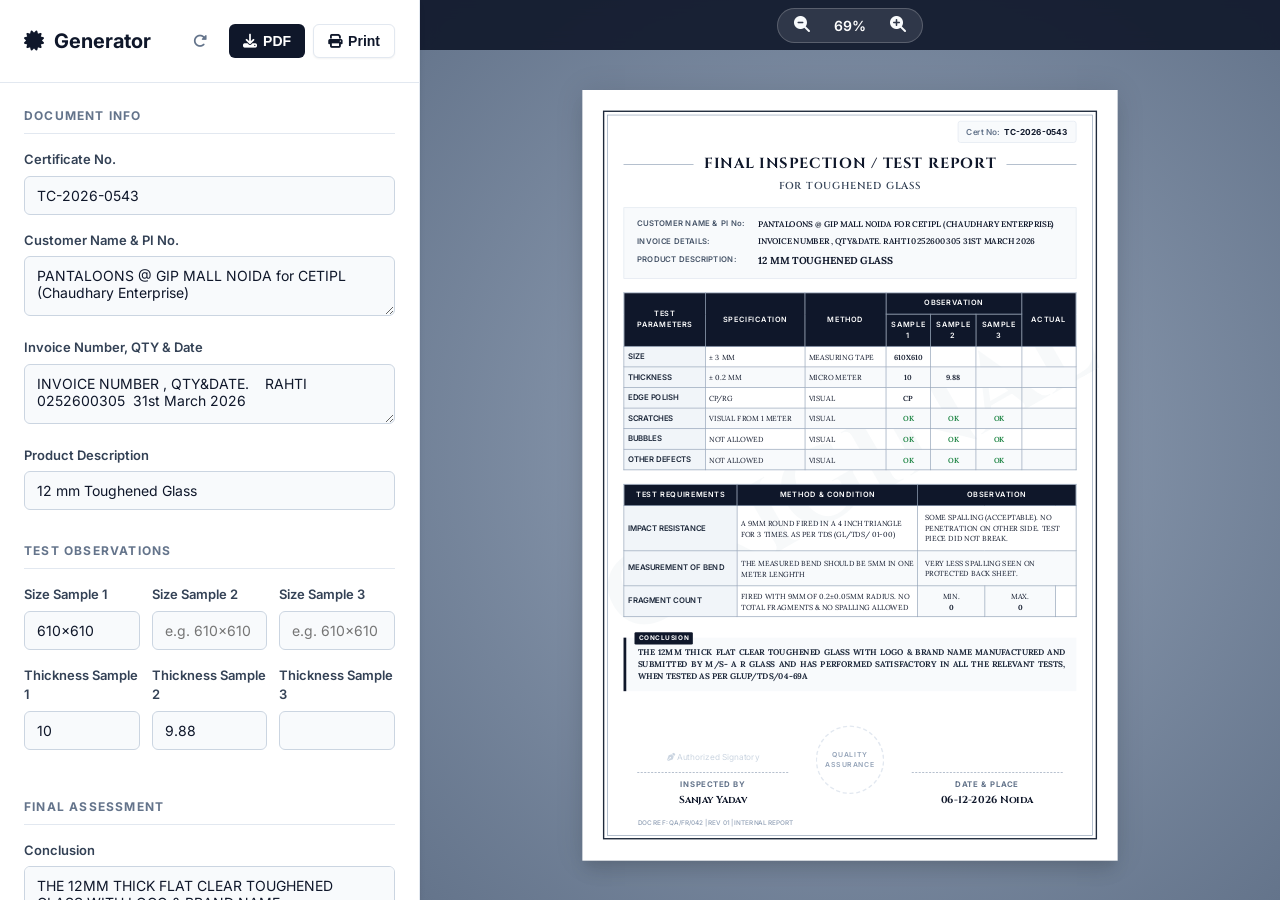
==== index.html @ c8f21b79 "first commit" ====
<!DOCTYPE html>
<html lang="en">
<head>
    <meta charset="UTF-8">
    <meta name="viewport" content="width=device-width, initial-scale=1.0">
    <title>Test Certificate Generator</title>
    <link rel="stylesheet" href="style.css">
    <!-- Premium Fonts -->
    <link href="https://fonts.googleapis.com/css2?family=Cinzel:wght@600;700&family=Lora:ital,wght@0,400;0,600;0,700;1,400&family=Inter:wght@400;500;600&display=swap" rel="stylesheet">
    <!-- Font Awesome for icons -->
    <link rel="stylesheet" href="https://cdnjs.cloudflare.com/ajax/libs/font-awesome/6.4.0/css/all.min.css">
    <!-- html2pdf.js -->
    <script src="https://cdnjs.cloudflare.com/ajax/libs/html2pdf.js/0.10.1/html2pdf.bundle.min.js"></script>
</head>
<body>
    <div class="app-container">
        <!-- Sidebar / Form Area -->
        <aside class="sidebar no-print">
            <div class="sidebar-header">
                <h2><i class="fa-solid fa-certificate"></i> Generator</h2>
                <div class="actions">
                    <button id="btn-reset" class="btn btn-outline" title="Reset Form"><i class="fa-solid fa-rotate-right"></i></button>
                    <button id="btn-download" class="btn btn-primary" title="Download PDF"><i class="fa-solid fa-download"></i> PDF</button>
                    <button id="btn-print" class="btn btn-secondary" title="Print Certificate"><i class="fa-solid fa-print"></i> Print</button>
                </div>
            </div>

            <form id="cert-form" class="form-container">
                <div class="form-section">
                    <h3>Document Info</h3>
                    <div class="form-group">
                        <label for="f-cert-no">Certificate No.</label>
                        <input type="text" id="f-cert-no" value="TC-2026-0543" placeholder="Certificate Number">
                    </div>
                    <div class="form-group">
                        <label for="f-customer">Customer Name & PI No.</label>
                        <textarea id="f-customer" rows="2" placeholder="e.g. PANTALOONS @ GIP MALL NOIDA">PANTALOONS @ GIP MALL NOIDA for CETIPL (Chaudhary Enterprise)</textarea>
                    </div>
                    <div class="form-group">
                        <label for="f-invoice">Invoice Number, QTY & Date</label>
                        <textarea id="f-invoice" rows="2" placeholder="e.g. RAHTI 0252600305 31st March 2026">INVOICE NUMBER , QTY&DATE.    RAHTI 0252600305  31st March 2026</textarea>
                    </div>
                    <div class="form-group">
                        <label for="f-product">Product Description</label>
                        <input type="text" id="f-product" value="12 mm Toughened Glass" placeholder="Product Description">
                    </div>
                </div>

                <div class="form-section">
                    <h3>Test Observations</h3>
                    <div class="form-row">
                        <div class="form-group">
                            <label>Size Sample 1</label>
                            <input type="text" id="f-size-s1" placeholder="e.g. 610x610" value="610x610">
                        </div>
                        <div class="form-group">
                            <label>Size Sample 2</label>
                            <input type="text" id="f-size-s2" placeholder="e.g. 610x610">
                        </div>
                        <div class="form-group">
                            <label>Size Sample 3</label>
                            <input type="text" id="f-size-s3" placeholder="e.g. 610x610">
                        </div>
                    </div>
                    <div class="form-row">
                        <div class="form-group">
                            <label>Thickness Sample 1</label>
                            <input type="text" id="f-thick-s1" placeholder="e.g. 10" value="10">
                        </div>
                        <div class="form-group">
                            <label>Thickness Sample 2</label>
                            <input type="text" id="f-thick-s2" placeholder="e.g. 9.88" value="9.88">
                        </div>
                        <div class="form-group">
                            <label>Thickness Sample 3</label>
                            <input type="text" id="f-thick-s3" placeholder="">
                        </div>
                    </div>
                </div>

                <div class="form-section">
                    <h3>Final Assessment</h3>
                    <div class="form-group">
                        <label for="f-conclusion">Conclusion</label>
                        <textarea id="f-conclusion" rows="5">THE 12MM THICK FLAT CLEAR TOUGHENED GLASS WITH LOGO & BRAND NAME MANUFACTURED AND SUBMITTED BY M/S- A R GLASS AND HAS PERFORMED SATISFACTORY IN ALL THE RELEVANT TESTS, WHEN TESTED AS PER GLUP/TDS/04-69A</textarea>
                    </div>
                </div>

                <div class="form-section">
                    <h3>Signatories</h3>
                    <div class="form-group">
                        <label for="f-inspected-by">Inspected By</label>
                        <input type="text" id="f-inspected-by" placeholder="e.g. Sanjay Yadav" value="Sanjay Yadav">
                    </div>
                    <div class="form-group">
                        <label for="f-date-place">Date & Place</label>
                        <input type="text" id="f-date-place" placeholder="e.g. 09-05-2026 Noida">
                    </div>
                    <div class="form-group">
                        <label for="f-sig-img">Signature Image</label>
                        <input type="file" id="f-sig-img" accept="image/*">
                    </div>
                    <div class="form-group">
                        <label for="f-stamp-img">Stamp Image</label>
                        <input type="file" id="f-stamp-img" accept="image/*">
                    </div>
                </div>
            </form>
        </aside>

        <!-- Main Preview Area -->
        <main class="preview-area">
            <div class="preview-toolbar no-print">
                <div class="zoom-controls">
                    <button id="btn-zoom-out"><i class="fa-solid fa-magnifying-glass-minus"></i></button>
                    <span id="zoom-level">100%</span>
                    <button id="btn-zoom-in"><i class="fa-solid fa-magnifying-glass-plus"></i></button>
                </div>
            </div>
            
            <div class="certificate-wrapper">
                <div id="certificate" class="certificate-page">
                    <!-- Ornamental Border -->
                    <div class="cert-border"></div>
                    <div class="cert-border-inner"></div>

                    <!-- Watermark -->
                    <div class="watermark">ORIGINAL</div>
                    
                    <div class="cert-content">
                        <!-- Header Row for Cert No -->
                        <div class="cert-header-row">
                            <div class="cert-meta top-right-meta">
                                <div class="meta-item">
                                    <span class="meta-label">Cert No:</span>
                                    <span class="meta-value" id="c-cert-no">TC-2026-0543</span>
                                </div>
                            </div>
                        </div>

                        <div class="cert-title-area">
                            <div class="title-line left"></div>
                            <h2 class="main-title">FINAL INSPECTION / TEST REPORT</h2>
                            <div class="title-line right"></div>
                        </div>
                        <h3 class="sub-title">FOR TOUGHENED GLASS</h3>
                        
                        <!-- Info Section -->
                        <div class="cert-info-box">
                            <table class="info-layout-table">
                                <tr>
                                    <td class="info-label">CUSTOMER NAME &amp; PI No:</td>
                                    <td class="info-value" id="c-customer">PANTALOONS @ GIP MALL NOIDA for CETIPL (Chaudhary Enterprise)</td>
                                </tr>
                                <tr>
                                    <td class="info-label">INVOICE DETAILS:</td>
                                    <td class="info-value" id="c-invoice">INVOICE NUMBER , QTY&amp;DATE.    RAHTI 0252600305  31st March 2026</td>
                                </tr>
                                <tr>
                                    <td class="info-label">PRODUCT DESCRIPTION:</td>
                                    <td class="info-value highlight-text" id="c-product">12 mm Toughened Glass</td>
                                </tr>
                            </table>
                        </div>

                        <!-- Main Table -->
                        <table class="cert-table modern-table">
                            <thead>
                                <tr>
                                    <th rowspan="2" style="width: 18%">TEST PARAMETERS</th>
                                    <th rowspan="2" style="width: 22%">SPECIFICATION</th>
                                    <th rowspan="2" style="width: 18%">METHOD</th>
                                    <th colspan="3" style="width: 30%">OBSERVATION</th>
                                    <th rowspan="2" style="width: 12%">ACTUAL</th>
                                </tr>
                                <tr>
                                    <th>SAMPLE 1</th>
                                    <th>SAMPLE 2</th>
                                    <th>SAMPLE 3</th>
                                </tr>
                            </thead>
                            <tbody>
                                <tr>
                                    <td class="row-header">SIZE</td>
                                    <td>± 3 MM</td>
                                    <td>MEASURING TAPE</td>
                                    <td class="obs-val" id="c-size-s1">610x610</td>
                                    <td class="obs-val" id="c-size-s2"></td>
                                    <td class="obs-val" id="c-size-s3"></td>
                                    <td></td>
                                </tr>
                                <tr>
                                    <td class="row-header">THICKNESS</td>
                                    <td>± 0.2 MM</td>
                                    <td>MICRO METER</td>
                                    <td class="obs-val" id="c-thick-s1">10</td>
                                    <td class="obs-val" id="c-thick-s2">9.88</td>
                                    <td class="obs-val" id="c-thick-s3"></td>
                                    <td></td>
                                </tr>
                                <tr>
                                    <td class="row-header">EDGE POLISH</td>
                                    <td>CP/RG</td>
                                    <td>VISUAL</td>
                                    <td class="obs-val">CP</td>
                                    <td class="obs-val"></td>
                                    <td class="obs-val"></td>
                                    <td></td>
                                </tr>
                                <tr>
                                    <td class="row-header">SCRATCHES</td>
                                    <td>VISUAL FROM 1 METER</td>
                                    <td>VISUAL</td>
                                    <td class="obs-val text-success">OK</td>
                                    <td class="obs-val text-success">OK</td>
                                    <td class="obs-val text-success">OK</td>
                                    <td></td>
                                </tr>
                                <tr>
                                    <td class="row-header">BUBBLES</td>
                                    <td>NOT ALLOWED</td>
                                    <td>VISUAL</td>
                                    <td class="obs-val text-success">OK</td>
                                    <td class="obs-val text-success">OK</td>
                                    <td class="obs-val text-success">OK</td>
                                    <td></td>
                                </tr>
                                <tr>
                                    <td class="row-header">OTHER DEFECTS</td>
                                    <td>NOT ALLOWED</td>
                                    <td>VISUAL</td>
                                    <td class="obs-val text-success">OK</td>
                                    <td class="obs-val text-success">OK</td>
                                    <td class="obs-val text-success">OK</td>
                                    <td></td>
                                </tr>
                            </tbody>
                        </table>

                        <table class="cert-table modern-table secondary-table">
                            <thead>
                                <tr>
                                    <th style="width: 25%">TEST REQUIREMENTS</th>
                                    <th style="width: 40%">METHOD & CONDITION</th>
                                    <th colspan="3" style="width: 35%">OBSERVATION</th>
                                </tr>
                            </thead>
                            <tbody>
                                <tr>
                                    <td class="row-header">IMPACT RESISTANCE</td>
                                    <td>A 9mm ROUND FIRED IN A 4 INCH TRIANGLE FOR 3 TIMES. AS PER TDS (GL/TDS/ 01-00)</td>
                                    <td colspan="3" class="text-left pd-2">Some spalling (acceptable). No penetration on other side. Test piece did not break.</td>
                                </tr>
                                <tr>
                                    <td class="row-header">MEASUREMENT OF BEND</td>
                                    <td>THE MEASURED BEND SHOULD BE 5MM IN ONE METER LENGHTH</td>
                                    <td colspan="3" class="text-left pd-2">Very less spalling seen on protected back sheet.</td>
                                </tr>
                                <tr>
                                    <td class="row-header">FRAGMENT COUNT</td>
                                    <td>FIRED WITH 9MM OF 0.2±0.05MM RADIUS. NO TOTAL FRAGMENTS & NO SPALLING ALLOWED</td>
                                    <td class="text-center val-col">MIN.<br><b>0</b></td>
                                    <td class="text-center val-col">MAX.<br><b>0</b></td>
                                    <td></td>
                                </tr>
                            </tbody>
                        </table>

                        <div class="cert-conclusion-box">
                            <div class="conc-badge">CONCLUSION</div>
                            <div class="conc-text" id="c-conclusion">THE 12MM THICK FLAT CLEAR TOUGHENED GLASS WITH LOGO &amp; BRAND NAME MANUFACTURED AND SUBMITTED BY M/S- A R GLASS AND HAS PERFORMED SATISFACTORY IN ALL THE RELEVANT TESTS, WHEN TESTED AS PER GLUP/TDS/04-69A</div>
                        </div>

                        <!-- Bottom Area -->
                        <div class="cert-bottom-section">
                            <div class="cert-footer">
                                <div class="signature-box">
                                    <div class="sig-image-container">
                                        <img id="c-sig-img" src="" alt="Signature" style="display: none;">
                                        <div id="c-sig-placeholder" class="sig-placeholder"><i class="fa-solid fa-pen-nib"></i> Authorized Signatory</div>
                                    </div>
                                    <div class="sig-line"></div>
                                    <div class="sig-title">INSPECTED BY</div>
                                    <div class="sig-name" id="c-inspected-by">Sanjay Yadav</div>
                                </div>
                                
                                <div class="seal-container">
                                    <div class="circular-stamp">
                                        <img id="c-stamp-img" src="" alt="Stamp" style="display: none;">
                                        <div id="c-stamp-placeholder" class="sig-placeholder stamp-placeholder">
                                            <span>QUALITY<br>ASSURANCE</span>
                                        </div>
                                    </div>
                                </div>

                                <div class="signature-box">
                                    <div class="sig-image-container">
                                    </div>
                                    <div class="sig-line"></div>
                                    <div class="sig-title">DATE &amp; PLACE</div>
                                    <div class="sig-name" id="c-date-place"></div>
                                </div>
                            </div>
                            
                            <div class="doc-reference">DOC REF: QA/FR/042 | REV 01 | INTERNAL REPORT</div>
                        </div>
                    </div>
                </div>
            </div>
        </main>
    </div>
    
    <script src="script.js"></script>
</body>
</html>
---- style.css ----
/* style.css */
:root {
    --bg-color: #f1f5f9;
    --sidebar-bg: #ffffff;
    --primary-color: #0f172a;
    --primary-hover: #1e293b;
    --secondary-color: #64748b;
    --text-main: #0f172a;
    --text-muted: #64748b;
    --border-color: #e2e8f0;
    --shadow-sm: 0 1px 2px 0 rgba(0, 0, 0, 0.05);
    --shadow-md: 0 4px 6px -1px rgba(0, 0, 0, 0.1), 0 2px 4px -1px rgba(0, 0, 0, 0.06);
    --shadow-lg: 0 20px 25px -5px rgba(0, 0, 0, 0.1), 0 10px 10px -5px rgba(0, 0, 0, 0.04);
    
    /* Premium Certificate Colors */
    --cert-bg: #ffffff;
    --cert-border-outer: #1e293b;
    --cert-border-inner: #94a3b8;
    --cert-text: #0f172a;
    --cert-highlight: #f8fafc;
    --cert-accent: #334155;
    
    /* A4 Dimensions */
    --a4-width: 210mm;
    --a4-height: 297mm;
}

* {
    box-sizing: border-box;
    margin: 0;
    padding: 0;
}

body {
    font-family: 'Inter', -apple-system, BlinkMacSystemFont, "Segoe UI", Roboto, Helvetica, Arial, sans-serif;
    background-color: var(--bg-color);
    color: var(--text-main);
    line-height: 1.5;
    height: 100vh;
    overflow: hidden;
}

.app-container {
    display: flex;
    height: 100vh;
    width: 100vw;
}

/* -------------------- UI SIDEBAR -------------------- */
.sidebar {
    width: 420px;
    background-color: var(--sidebar-bg);
    border-right: 1px solid var(--border-color);
    display: flex;
    flex-direction: column;
    box-shadow: var(--shadow-md);
    z-index: 10;
}

.sidebar-header {
    padding: 24px;
    border-bottom: 1px solid var(--border-color);
    display: flex;
    justify-content: space-between;
    align-items: center;
    background-color: #ffffff;
}

.sidebar-header h2 {
    font-size: 1.25rem;
    font-weight: 700;
    color: var(--primary-color);
    display: flex;
    align-items: center;
    gap: 10px;
}

.actions { display: flex; gap: 8px; }

.btn {
    padding: 8px 14px;
    border-radius: 6px;
    font-size: 0.875rem;
    font-weight: 600;
    cursor: pointer;
    border: none;
    display: flex;
    align-items: center;
    gap: 6px;
    transition: all 0.2s;
}

.btn-primary {
    background-color: var(--primary-color);
    color: white;
}
.btn-primary:hover { background-color: var(--primary-hover); }

.btn-secondary {
    background-color: white;
    color: var(--primary-color);
    border: 1px solid var(--border-color);
    box-shadow: var(--shadow-sm);
}
.btn-secondary:hover { background-color: #f8fafc; }

.btn-outline {
    background-color: transparent;
    color: var(--text-muted);
}
.btn-outline:hover { color: var(--primary-color); background-color: #f1f5f9; }

.form-container {
    flex: 1;
    overflow-y: auto;
    padding: 24px;
}

.form-section {
    margin-bottom: 32px;
}

.form-section h3 {
    font-size: 0.75rem;
    text-transform: uppercase;
    letter-spacing: 0.1em;
    color: var(--text-muted);
    margin-bottom: 16px;
    font-weight: 700;
    padding-bottom: 8px;
    border-bottom: 1px solid var(--border-color);
}

.form-group { margin-bottom: 16px; }

.form-row { display: flex; gap: 12px; }
.form-row .form-group { flex: 1; }

label {
    display: block;
    font-size: 0.8125rem;
    font-weight: 600;
    color: #334155;
    margin-bottom: 6px;
}

input[type="text"], input[type="file"], textarea {
    width: 100%;
    padding: 10px 12px;
    border: 1px solid #cbd5e1;
    border-radius: 6px;
    font-family: inherit;
    font-size: 0.875rem;
    transition: all 0.2s;
    background-color: #f8fafc;
    color: #0f172a;
}

input[type="text"]:focus, textarea:focus {
    outline: none;
    border-color: #3b82f6;
    box-shadow: 0 0 0 3px rgba(59, 130, 246, 0.1);
    background-color: #ffffff;
}

textarea { resize: vertical; min-height: 60px; }

/* -------------------- PREVIEW AREA -------------------- */
.preview-area {
    flex: 1;
    display: flex;
    flex-direction: column;
    background: radial-gradient(circle at center, #94a3b8 0%, #64748b 100%);
    overflow: hidden;
}

.preview-toolbar {
    height: 50px;
    background-color: rgba(15, 23, 42, 0.9);
    backdrop-filter: blur(8px);
    display: flex;
    justify-content: center;
    align-items: center;
    z-index: 5;
}

.zoom-controls {
    display: flex;
    align-items: center;
    gap: 16px;
    background: rgba(255, 255, 255, 0.1);
    padding: 6px 16px;
    border-radius: 30px;
    border: 1px solid rgba(255, 255, 255, 0.2);
}

.zoom-controls button {
    background: none;
    border: none;
    color: #f8fafc;
    cursor: pointer;
    font-size: 1rem;
    transition: transform 0.2s;
}
.zoom-controls button:hover { transform: scale(1.2); }
.zoom-controls span { font-size: 0.875rem; font-weight: 600; color: white; min-width: 48px; text-align: center; }

.certificate-wrapper {
    flex: 1;
    overflow: auto;
    padding: 40px;
    display: flex;
    justify-content: center;
    align-items: flex-start;
}

/* -------------------- CERTIFICATE STYLING -------------------- */
.certificate-page {
    width: var(--a4-width);
    height: var(--a4-height);
    max-height: var(--a4-height);
    overflow: hidden;
    background: var(--cert-bg);
    box-shadow: var(--shadow-lg), 0 0 40px rgba(0,0,0,0.1);
    padding: 12mm 16mm;
    margin: 0 auto;
    transform-origin: top center;
    position: relative;
    color: var(--cert-text);
    font-family: 'Lora', serif;
}

/* Borders */
.cert-border {
    position: absolute;
    top: 8mm; left: 8mm; right: 8mm; bottom: 8mm;
    border: 2px solid var(--cert-border-outer);
    pointer-events: none;
}

.cert-border-inner {
    position: absolute;
    top: 9.5mm; left: 9.5mm; right: 9.5mm; bottom: 9.5mm;
    border: 1px solid var(--cert-border-inner);
    pointer-events: none;
}

/* Watermark */
.watermark {
    position: absolute;
    top: 50%;
    left: 50%;
    transform: translate(-50%, -50%) rotate(-30deg);
    font-family: 'Cinzel', serif;
    font-size: 150px;
    font-weight: 700;
    color: rgba(148, 163, 184, 0.07);
    white-space: nowrap;
    pointer-events: none;
    z-index: 0;
    user-select: none;
}

.cert-content {
    position: relative;
    z-index: 1;
    height: 100%;
    display: flex;
    flex-direction: column;
}

/* Header Area */
.cert-header-container {
    display: flex;
    margin-bottom: 15px;
    border-bottom: 1px solid #cbd5e1;
    padding-bottom: 10px;
}

.center-aligned-header {
    flex-direction: column;
    align-items: center;
    justify-content: center;
    position: relative;
}

.company-logo-placeholder {
    display: flex;
    align-items: center;
    width: 100%;
}

.large-logo {
    justify-content: center;
    margin-bottom: 0;
}

.company-logo-img {
    height: 180px;
    width: auto;
    object-fit: contain;
    margin-top: -35px;
    margin-bottom: -25px;
    transform: scale(1.2);
}

.company-details {
    padding: 0 20px;
}

.centered-details {
    text-align: center;
}

.company-subtitle {
    font-family: 'Inter', sans-serif;
    font-size: 9.5pt;
    font-weight: 700;
    letter-spacing: 1px;
    text-transform: uppercase;
    color: #1e293b;
    margin: 0 0 4px 0;
}

.company-address {
    font-family: 'Inter', sans-serif;
    font-size: 8.5pt;
    color: #475569;
    margin-top: 2px;
}

.cert-meta {
    font-family: 'Inter', sans-serif;
    font-size: 9pt;
}

.cert-header-row {
    display: flex;
    justify-content: flex-end;
    margin-bottom: 15px;
    width: 100%;
}

.top-right-meta {
    text-align: right;
}

.meta-item {
    background: #f8fafc;
    padding: 6px 12px;
    border: 1px solid #e2e8f0;
    border-radius: 4px;
}

.meta-label { font-weight: 600; color: #64748b; margin-right: 4px; }
.meta-value { font-weight: 700; color: #0f172a; }

/* Titles */
.cert-title-area {
    display: flex;
    align-items: center;
    justify-content: center;
    margin-bottom: 5px;
    gap: 15px;
}

.title-line {
    flex: 1;
    height: 1px;
    background-color: var(--cert-border-inner);
}

.main-title {
    font-family: 'Cinzel', serif;
    font-size: 16pt;
    font-weight: 700;
    text-align: center;
    letter-spacing: 1.5px;
    color: var(--cert-text);
}

.sub-title {
    text-align: center;
    font-family: 'Cinzel', serif;
    font-size: 11pt;
    letter-spacing: 1px;
    margin-bottom: 20px;
    color: #334155;
    font-weight: 600;
}

/* Info Box */
.cert-info-box {
    background: var(--cert-highlight);
    border: 1px solid var(--border-color);
    padding: 10px 14px;
    margin-bottom: 20px;
}

.info-layout-table {
    width: 100%;
    border-collapse: collapse;
}

.info-layout-table td {
    padding: 4px;
    font-size: 9pt;
    vertical-align: top;
}

.info-label {
    width: 28%;
    font-family: 'Inter', sans-serif;
    font-weight: 600;
    font-size: 8.5pt !important;
    color: #475569;
    letter-spacing: 0.5px;
}

.info-value {
    font-weight: 600;
    text-transform: uppercase;
}

.highlight-text {
    color: var(--primary-color);
    font-weight: 700;
    font-size: 11pt !important;
}

/* Tables */
.modern-table {
    width: 100%;
    border-collapse: collapse;
    margin-bottom: 20px;
    font-size: 8pt;
    border: 1.5px solid var(--cert-border-outer);
}

.modern-table th {
    background-color: var(--primary-color);
    color: white;
    font-family: 'Inter', sans-serif;
    font-size: 8pt;
    letter-spacing: 1px;
    padding: 7px 5px;
    border: 1px solid var(--cert-border-inner);
    font-weight: 600;
}

.modern-table td {
    border: 1px solid var(--cert-border-inner);
    padding: 6px 5px;
    text-transform: uppercase;
    vertical-align: middle;
}

.modern-table tbody tr:nth-child(even) {
    background-color: #f8fafc;
}

.row-header {
    font-family: 'Inter', sans-serif;
    font-weight: 600;
    font-size: 8.5pt;
    color: #1e293b;
    background-color: #f1f5f9;
}

.obs-val { text-align: center; font-weight: 600; }
.text-success { color: #15803d; }
.text-center { text-align: center; }
.text-left { text-align: left; }
.pd-2 { padding: 10px !important; line-height: 1.4; }

.val-col { background: #f8fafc; }

/* Conclusion Block */
.cert-conclusion-box {
    border-left: 4px solid var(--primary-color);
    background: #f8fafc;
    padding: 14px 16px;
    margin-top: 10px;
    margin-bottom: 20px;
    position: relative;
}

.conc-badge {
    position: absolute;
    top: -8px;
    left: 12px;
    background: var(--primary-color);
    color: white;
    font-family: 'Inter', sans-serif;
    font-size: 7pt;
    font-weight: 700;
    padding: 2px 6px;
    letter-spacing: 1px;
    border-radius: 2px;
}

.conc-text {
    font-size: 9pt;
    font-weight: 700;
    text-align: justify;
    line-height: 1.4;
    color: #1e293b;
}

/* Footer & Signatures */
.cert-bottom-section {
    margin-top: auto;
    width: 100%;
    display: flex;
    flex-direction: column;
}

.cert-footer {
    display: flex;
    justify-content: space-between;
    align-items: flex-end;
    padding: 10px 20px 0px 20px;
    width: 100%;
}

.signature-box {
    width: 220px;
    text-align: center;
    display: flex;
    flex-direction: column;
    justify-content: flex-end;
}

.sig-image-container {
    height: 80px;
    width: 100%;
    display: flex;
    align-items: flex-end;
    justify-content: center;
    margin-bottom: 8px;
}

.sig-image-container img {
    max-height: 100%;
    max-width: 100%;
    object-fit: contain;
}

.sig-line {
    border-top: 1px dashed #94a3b8;
    margin-bottom: 8px;
    width: 100%;
}

.sig-title {
    font-family: 'Inter', sans-serif;
    font-size: 8.5pt;
    font-weight: 700;
    color: #64748b;
    letter-spacing: 1px;
}

.sig-name {
    font-family: 'Cinzel', serif;
    font-size: 11pt;
    font-weight: 700;
    color: #0f172a;
    margin-top: 4px;
    min-height: 20px;
}

.sig-placeholder {
    color: #cbd5e1;
    font-size: 9pt;
    font-family: 'Inter', sans-serif;
    margin-bottom: 4px;
}

/* Seal / Stamp */
.seal-container {
    width: 120px;
    display: flex;
    justify-content: center;
    align-items: flex-end;
    margin-bottom: 20px;
}

.circular-stamp {
    height: 100px;
    width: 100px;
    border-radius: 50%;
    border: 2px dashed #e2e8f0;
    display: flex;
    align-items: center;
    justify-content: center;
    position: relative;
}

.stamp-placeholder {
    text-align: center;
    font-size: 7.5pt;
    font-weight: 600;
    color: #94a3b8;
    letter-spacing: 1px;
    margin: 0;
}

.circular-stamp img {
    max-width: 100%;
    max-height: 100%;
    border-radius: 50%;
    object-fit: contain;
}

/* Document Reference */
.doc-reference {
    text-align: left;
    padding-left: 20px;
    padding-top: 15px;
    padding-bottom: 15px;
    font-family: 'Inter', sans-serif;
    font-size: 7pt;
    color: #94a3b8;
    font-weight: 500;
    position: static;
}

/* Print Overrides */
@media print {
    @page { size: A4; margin: 0; }
    body { background: white; }
    .no-print { display: none !important; }
    .app-container, .preview-area, .certificate-wrapper {
        display: block; height: auto; width: 100%; overflow: visible; padding: 0; background: white;
    }
    .certificate-page {
        box-shadow: none; margin: 0; transform: none !important; width: 100%; min-height: 100%; padding: 18mm 20mm;
    }
    .circular-stamp { border: none; }
}
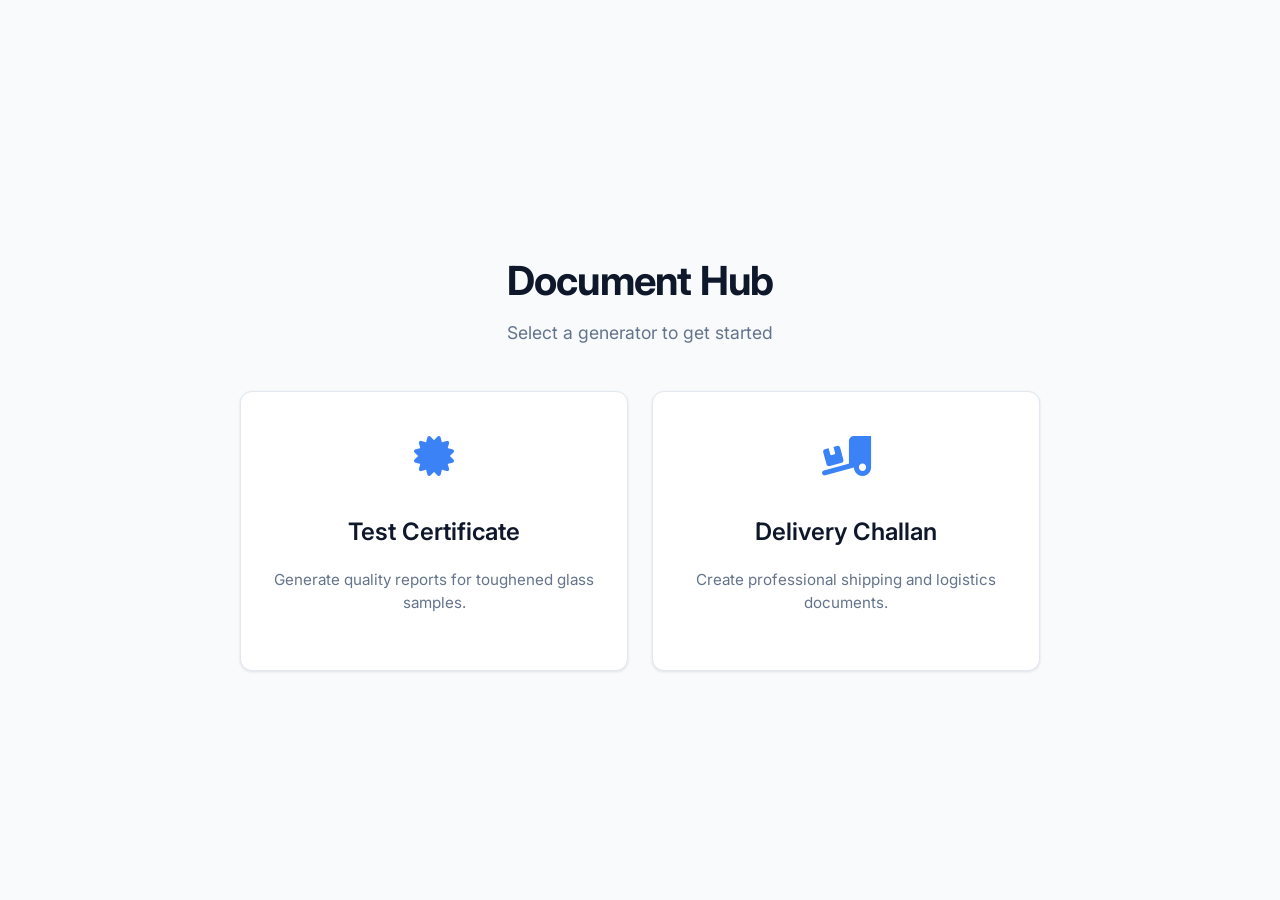
==== commit 4959d691: "feat: complete professional delivery challan module with dual logos and PDF fixes" ====
--- a/index.html
+++ b/index.html
@@ -3,313 +3,116 @@
 <head>
     <meta charset="UTF-8">
     <meta name="viewport" content="width=device-width, initial-scale=1.0">
-    <title>Test Certificate Generator</title>
-    <link rel="stylesheet" href="style.css">
-    <!-- Premium Fonts -->
-    <link href="https://fonts.googleapis.com/css2?family=Cinzel:wght@600;700&family=Lora:ital,wght@0,400;0,600;0,700;1,400&family=Inter:wght@400;500;600&display=swap" rel="stylesheet">
-    <!-- Font Awesome for icons -->
+    <title>Glassentials | Document Systems</title>
+    <link href="https://fonts.googleapis.com/css2?family=Inter:wght@400;500;600;700&display=swap" rel="stylesheet">
     <link rel="stylesheet" href="https://cdnjs.cloudflare.com/ajax/libs/font-awesome/6.4.0/css/all.min.css">
-    <!-- html2pdf.js -->
-    <script src="https://cdnjs.cloudflare.com/ajax/libs/html2pdf.js/0.10.1/html2pdf.bundle.min.js"></script>
+    <style>
+        :root {
+            --primary: #0f172a;
+            --secondary: #64748b;
+            --bg: #f8fafc;
+            --border: #e2e8f0;
+        }
+
+        body {
+            margin: 0;
+            padding: 0;
+            font-family: 'Inter', sans-serif;
+            background-color: var(--bg);
+            color: var(--primary);
+            display: flex;
+            align-items: center;
+            justify-content: center;
+            min-height: 100vh;
+        }
+
+        .container {
+            width: 100%;
+            max-width: 800px;
+            padding: 2rem;
+            text-align: center;
+        }
+
+        header {
+            margin-bottom: 3rem;
+        }
+
+        h1 {
+            font-size: 2.5rem;
+            font-weight: 700;
+            margin-bottom: 0.5rem;
+            letter-spacing: -0.02em;
+        }
+
+        p {
+            color: var(--secondary);
+            font-size: 1.1rem;
+        }
+
+        .menu-grid {
+            display: grid;
+            grid-template-columns: repeat(auto-fit, minmax(300px, 1fr));
+            gap: 1.5rem;
+        }
+
+        .menu-item {
+            background: white;
+            border: 1px solid var(--border);
+            border-radius: 12px;
+            padding: 2.5rem 1.5rem;
+            text-decoration: none;
+            color: inherit;
+            transition: all 0.2s ease;
+            display: flex;
+            flex-direction: column;
+            align-items: center;
+            box-shadow: 0 1px 3px rgba(0,0,0,0.1);
+        }
+
+        .menu-item:hover {
+            border-color: #3b82f6;
+            transform: translateY(-4px);
+            box-shadow: 0 10px 15px -3px rgba(0,0,0,0.1);
+        }
+
+        .icon {
+            font-size: 2.5rem;
+            color: #3b82f6;
+            margin-bottom: 1rem;
+        }
+
+        .menu-item h2 {
+            font-size: 1.5rem;
+            margin-bottom: 0.5rem;
+            font-weight: 600;
+        }
+
+        .menu-item p {
+            font-size: 0.95rem;
+            line-height: 1.5;
+        }
+    </style>
 </head>
 <body>
-    <div class="app-container">
-        <!-- Sidebar / Form Area -->
-        <aside class="sidebar no-print">
-            <div class="sidebar-header">
-                <h2><i class="fa-solid fa-certificate"></i> Generator</h2>
-                <div class="actions">
-                    <button id="btn-reset" class="btn btn-outline" title="Reset Form"><i class="fa-solid fa-rotate-right"></i></button>
-                    <button id="btn-download" class="btn btn-primary" title="Download PDF"><i class="fa-solid fa-download"></i> PDF</button>
-                    <button id="btn-print" class="btn btn-secondary" title="Print Certificate"><i class="fa-solid fa-print"></i> Print</button>
-                </div>
-            </div>
+    <div class="container">
+        <header>
+            <h1>Document Hub</h1>
+            <p>Select a generator to get started</p>
+        </header>
 
-            <form id="cert-form" class="form-container">
-                <div class="form-section">
-                    <h3>Document Info</h3>
-                    <div class="form-group">
-                        <label for="f-cert-no">Certificate No.</label>
-                        <input type="text" id="f-cert-no" value="TC-2026-0543" placeholder="Certificate Number">
-                    </div>
-                    <div class="form-group">
-                        <label for="f-customer">Customer Name & PI No.</label>
-                        <textarea id="f-customer" rows="2" placeholder="e.g. PANTALOONS @ GIP MALL NOIDA">PANTALOONS @ GIP MALL NOIDA for CETIPL (Chaudhary Enterprise)</textarea>
-                    </div>
-                    <div class="form-group">
-                        <label for="f-invoice">Invoice Number, QTY & Date</label>
-                        <textarea id="f-invoice" rows="2" placeholder="e.g. RAHTI 0252600305 31st March 2026">INVOICE NUMBER , QTY&DATE.    RAHTI 0252600305  31st March 2026</textarea>
-                    </div>
-                    <div class="form-group">
-                        <label for="f-product">Product Description</label>
-                        <input type="text" id="f-product" value="12 mm Toughened Glass" placeholder="Product Description">
-                    </div>
-                </div>
+        <div class="menu-grid">
+            <a href="certificate.html" class="menu-item">
+                <div class="icon"><i class="fa-solid fa-certificate"></i></div>
+                <h2>Test Certificate</h2>
+                <p>Generate quality reports for toughened glass samples.</p>
+            </a>
 
-                <div class="form-section">
-                    <h3>Test Observations</h3>
-                    <div class="form-row">
-                        <div class="form-group">
-                            <label>Size Sample 1</label>
-                            <input type="text" id="f-size-s1" placeholder="e.g. 610x610" value="610x610">
-                        </div>
-                        <div class="form-group">
-                            <label>Size Sample 2</label>
-                            <input type="text" id="f-size-s2" placeholder="e.g. 610x610">
-                        </div>
-                        <div class="form-group">
-                            <label>Size Sample 3</label>
-                            <input type="text" id="f-size-s3" placeholder="e.g. 610x610">
-                        </div>
-                    </div>
-                    <div class="form-row">
-                        <div class="form-group">
-                            <label>Thickness Sample 1</label>
-                            <input type="text" id="f-thick-s1" placeholder="e.g. 10" value="10">
-                        </div>
-                        <div class="form-group">
-                            <label>Thickness Sample 2</label>
-                            <input type="text" id="f-thick-s2" placeholder="e.g. 9.88" value="9.88">
-                        </div>
-                        <div class="form-group">
-                            <label>Thickness Sample 3</label>
-                            <input type="text" id="f-thick-s3" placeholder="">
-                        </div>
-                    </div>
-                </div>
-
-                <div class="form-section">
-                    <h3>Final Assessment</h3>
-                    <div class="form-group">
-                        <label for="f-conclusion">Conclusion</label>
-                        <textarea id="f-conclusion" rows="5">THE 12MM THICK FLAT CLEAR TOUGHENED GLASS WITH LOGO & BRAND NAME MANUFACTURED AND SUBMITTED BY M/S- A R GLASS AND HAS PERFORMED SATISFACTORY IN ALL THE RELEVANT TESTS, WHEN TESTED AS PER GLUP/TDS/04-69A</textarea>
-                    </div>
-                </div>
-
-                <div class="form-section">
-                    <h3>Signatories</h3>
-                    <div class="form-group">
-                        <label for="f-inspected-by">Inspected By</label>
-                        <input type="text" id="f-inspected-by" placeholder="e.g. Sanjay Yadav" value="Sanjay Yadav">
-                    </div>
-                    <div class="form-group">
-                        <label for="f-date-place">Date & Place</label>
-                        <input type="text" id="f-date-place" placeholder="e.g. 09-05-2026 Noida">
-                    </div>
-                    <div class="form-group">
-                        <label for="f-sig-img">Signature Image</label>
-                        <input type="file" id="f-sig-img" accept="image/*">
-                    </div>
-                    <div class="form-group">
-                        <label for="f-stamp-img">Stamp Image</label>
-                        <input type="file" id="f-stamp-img" accept="image/*">
-                    </div>
-                </div>
-            </form>
-        </aside>
-
-        <!-- Main Preview Area -->
-        <main class="preview-area">
-            <div class="preview-toolbar no-print">
-                <div class="zoom-controls">
-                    <button id="btn-zoom-out"><i class="fa-solid fa-magnifying-glass-minus"></i></button>
-                    <span id="zoom-level">100%</span>
-                    <button id="btn-zoom-in"><i class="fa-solid fa-magnifying-glass-plus"></i></button>
-                </div>
-            </div>
-            
-            <div class="certificate-wrapper">
-                <div id="certificate" class="certificate-page">
-                    <!-- Ornamental Border -->
-                    <div class="cert-border"></div>
-                    <div class="cert-border-inner"></div>
-
-                    <!-- Watermark -->
-                    <div class="watermark">ORIGINAL</div>
-                    
-                    <div class="cert-content">
-                        <!-- Header Row for Cert No -->
-                        <div class="cert-header-row">
-                            <div class="cert-meta top-right-meta">
-                                <div class="meta-item">
-                                    <span class="meta-label">Cert No:</span>
-                                    <span class="meta-value" id="c-cert-no">TC-2026-0543</span>
-                                </div>
-                            </div>
-                        </div>
-
-                        <div class="cert-title-area">
-                            <div class="title-line left"></div>
-                            <h2 class="main-title">FINAL INSPECTION / TEST REPORT</h2>
-                            <div class="title-line right"></div>
-                        </div>
-                        <h3 class="sub-title">FOR TOUGHENED GLASS</h3>
-                        
-                        <!-- Info Section -->
-                        <div class="cert-info-box">
-                            <table class="info-layout-table">
-                                <tr>
-                                    <td class="info-label">CUSTOMER NAME &amp; PI No:</td>
-                                    <td class="info-value" id="c-customer">PANTALOONS @ GIP MALL NOIDA for CETIPL (Chaudhary Enterprise)</td>
-                                </tr>
-                                <tr>
-                                    <td class="info-label">INVOICE DETAILS:</td>
-                                    <td class="info-value" id="c-invoice">INVOICE NUMBER , QTY&amp;DATE.    RAHTI 0252600305  31st March 2026</td>
-                                </tr>
-                                <tr>
-                                    <td class="info-label">PRODUCT DESCRIPTION:</td>
-                                    <td class="info-value highlight-text" id="c-product">12 mm Toughened Glass</td>
-                                </tr>
-                            </table>
-                        </div>
-
-                        <!-- Main Table -->
-                        <table class="cert-table modern-table">
-                            <thead>
-                                <tr>
-                                    <th rowspan="2" style="width: 18%">TEST PARAMETERS</th>
-                                    <th rowspan="2" style="width: 22%">SPECIFICATION</th>
-                                    <th rowspan="2" style="width: 18%">METHOD</th>
-                                    <th colspan="3" style="width: 30%">OBSERVATION</th>
-                                    <th rowspan="2" style="width: 12%">ACTUAL</th>
-                                </tr>
-                                <tr>
-                                    <th>SAMPLE 1</th>
-                                    <th>SAMPLE 2</th>
-                                    <th>SAMPLE 3</th>
-                                </tr>
-                            </thead>
-                            <tbody>
-                                <tr>
-                                    <td class="row-header">SIZE</td>
-                                    <td>± 3 MM</td>
-                                    <td>MEASURING TAPE</td>
-                                    <td class="obs-val" id="c-size-s1">610x610</td>
-                                    <td class="obs-val" id="c-size-s2"></td>
-                                    <td class="obs-val" id="c-size-s3"></td>
-                                    <td></td>
-                                </tr>
-                                <tr>
-                                    <td class="row-header">THICKNESS</td>
-                                    <td>± 0.2 MM</td>
-                                    <td>MICRO METER</td>
-                                    <td class="obs-val" id="c-thick-s1">10</td>
-                                    <td class="obs-val" id="c-thick-s2">9.88</td>
-                                    <td class="obs-val" id="c-thick-s3"></td>
-                                    <td></td>
-                                </tr>
-                                <tr>
-                                    <td class="row-header">EDGE POLISH</td>
-                                    <td>CP/RG</td>
-                                    <td>VISUAL</td>
-                                    <td class="obs-val">CP</td>
-                                    <td class="obs-val"></td>
-                                    <td class="obs-val"></td>
-                                    <td></td>
-                                </tr>
-                                <tr>
-                                    <td class="row-header">SCRATCHES</td>
-                                    <td>VISUAL FROM 1 METER</td>
-                                    <td>VISUAL</td>
-                                    <td class="obs-val text-success">OK</td>
-                                    <td class="obs-val text-success">OK</td>
-                                    <td class="obs-val text-success">OK</td>
-                                    <td></td>
-                                </tr>
-                                <tr>
-                                    <td class="row-header">BUBBLES</td>
-                                    <td>NOT ALLOWED</td>
-                                    <td>VISUAL</td>
-                                    <td class="obs-val text-success">OK</td>
-                                    <td class="obs-val text-success">OK</td>
-                                    <td class="obs-val text-success">OK</td>
-                                    <td></td>
-                                </tr>
-                                <tr>
-                                    <td class="row-header">OTHER DEFECTS</td>
-                                    <td>NOT ALLOWED</td>
-                                    <td>VISUAL</td>
-                                    <td class="obs-val text-success">OK</td>
-                                    <td class="obs-val text-success">OK</td>
-                                    <td class="obs-val text-success">OK</td>
-                                    <td></td>
-                                </tr>
-                            </tbody>
-                        </table>
-
-                        <table class="cert-table modern-table secondary-table">
-                            <thead>
-                                <tr>
-                                    <th style="width: 25%">TEST REQUIREMENTS</th>
-                                    <th style="width: 40%">METHOD & CONDITION</th>
-                                    <th colspan="3" style="width: 35%">OBSERVATION</th>
-                                </tr>
-                            </thead>
-                            <tbody>
-                                <tr>
-                                    <td class="row-header">IMPACT RESISTANCE</td>
-                                    <td>A 9mm ROUND FIRED IN A 4 INCH TRIANGLE FOR 3 TIMES. AS PER TDS (GL/TDS/ 01-00)</td>
-                                    <td colspan="3" class="text-left pd-2">Some spalling (acceptable). No penetration on other side. Test piece did not break.</td>
-                                </tr>
-                                <tr>
-                                    <td class="row-header">MEASUREMENT OF BEND</td>
-                                    <td>THE MEASURED BEND SHOULD BE 5MM IN ONE METER LENGHTH</td>
-                                    <td colspan="3" class="text-left pd-2">Very less spalling seen on protected back sheet.</td>
-                                </tr>
-                                <tr>
-                                    <td class="row-header">FRAGMENT COUNT</td>
-                                    <td>FIRED WITH 9MM OF 0.2±0.05MM RADIUS. NO TOTAL FRAGMENTS & NO SPALLING ALLOWED</td>
-                                    <td class="text-center val-col">MIN.<br><b>0</b></td>
-                                    <td class="text-center val-col">MAX.<br><b>0</b></td>
-                                    <td></td>
-                                </tr>
-                            </tbody>
-                        </table>
-
-                        <div class="cert-conclusion-box">
-                            <div class="conc-badge">CONCLUSION</div>
-                            <div class="conc-text" id="c-conclusion">THE 12MM THICK FLAT CLEAR TOUGHENED GLASS WITH LOGO &amp; BRAND NAME MANUFACTURED AND SUBMITTED BY M/S- A R GLASS AND HAS PERFORMED SATISFACTORY IN ALL THE RELEVANT TESTS, WHEN TESTED AS PER GLUP/TDS/04-69A</div>
-                        </div>
-
-                        <!-- Bottom Area -->
-                        <div class="cert-bottom-section">
-                            <div class="cert-footer">
-                                <div class="signature-box">
-                                    <div class="sig-image-container">
-                                        <img id="c-sig-img" src="" alt="Signature" style="display: none;">
-                                        <div id="c-sig-placeholder" class="sig-placeholder"><i class="fa-solid fa-pen-nib"></i> Authorized Signatory</div>
-                                    </div>
-                                    <div class="sig-line"></div>
-                                    <div class="sig-title">INSPECTED BY</div>
-                                    <div class="sig-name" id="c-inspected-by">Sanjay Yadav</div>
-                                </div>
-                                
-                                <div class="seal-container">
-                                    <div class="circular-stamp">
-                                        <img id="c-stamp-img" src="" alt="Stamp" style="display: none;">
-                                        <div id="c-stamp-placeholder" class="sig-placeholder stamp-placeholder">
-                                            <span>QUALITY<br>ASSURANCE</span>
-                                        </div>
-                                    </div>
-                                </div>
-
-                                <div class="signature-box">
-                                    <div class="sig-image-container">
-                                    </div>
-                                    <div class="sig-line"></div>
-                                    <div class="sig-title">DATE &amp; PLACE</div>
-                                    <div class="sig-name" id="c-date-place"></div>
-                                </div>
-                            </div>
-                            
-                            <div class="doc-reference">DOC REF: QA/FR/042 | REV 01 | INTERNAL REPORT</div>
-                        </div>
-                    </div>
-                </div>
-            </div>
-        </main>
+            <a href="challan.html" class="menu-item">
+                <div class="icon"><i class="fa-solid fa-truck-ramp-box"></i></div>
+                <h2>Delivery Challan</h2>
+                <p>Create professional shipping and logistics documents.</p>
+            </a>
+        </div>
     </div>
-    
-    <script src="script.js"></script>
 </body>
 </html>
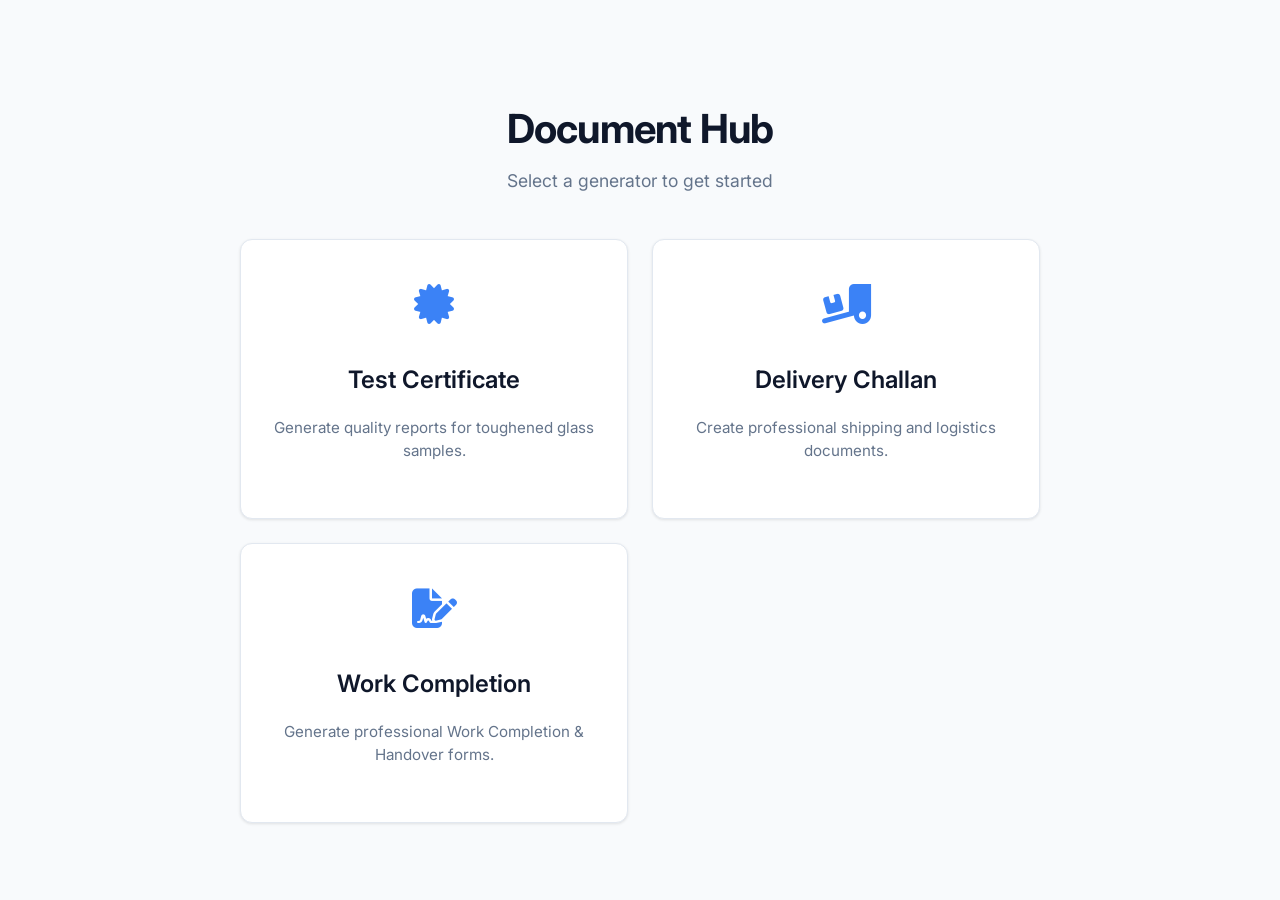
==== commit 8aadf4ca: "fix(completion): resolve phantom second page bug and enhance header layout" ====
--- a/index.html
+++ b/index.html
@@ -112,6 +112,12 @@
                 <h2>Delivery Challan</h2>
                 <p>Create professional shipping and logistics documents.</p>
             </a>
+
+            <a href="completion.html" class="menu-item">
+                <div class="icon"><i class="fa-solid fa-file-signature"></i></div>
+                <h2>Work Completion</h2>
+                <p>Generate professional Work Completion &amp; Handover forms.</p>
+            </a>
         </div>
     </div>
 </body>
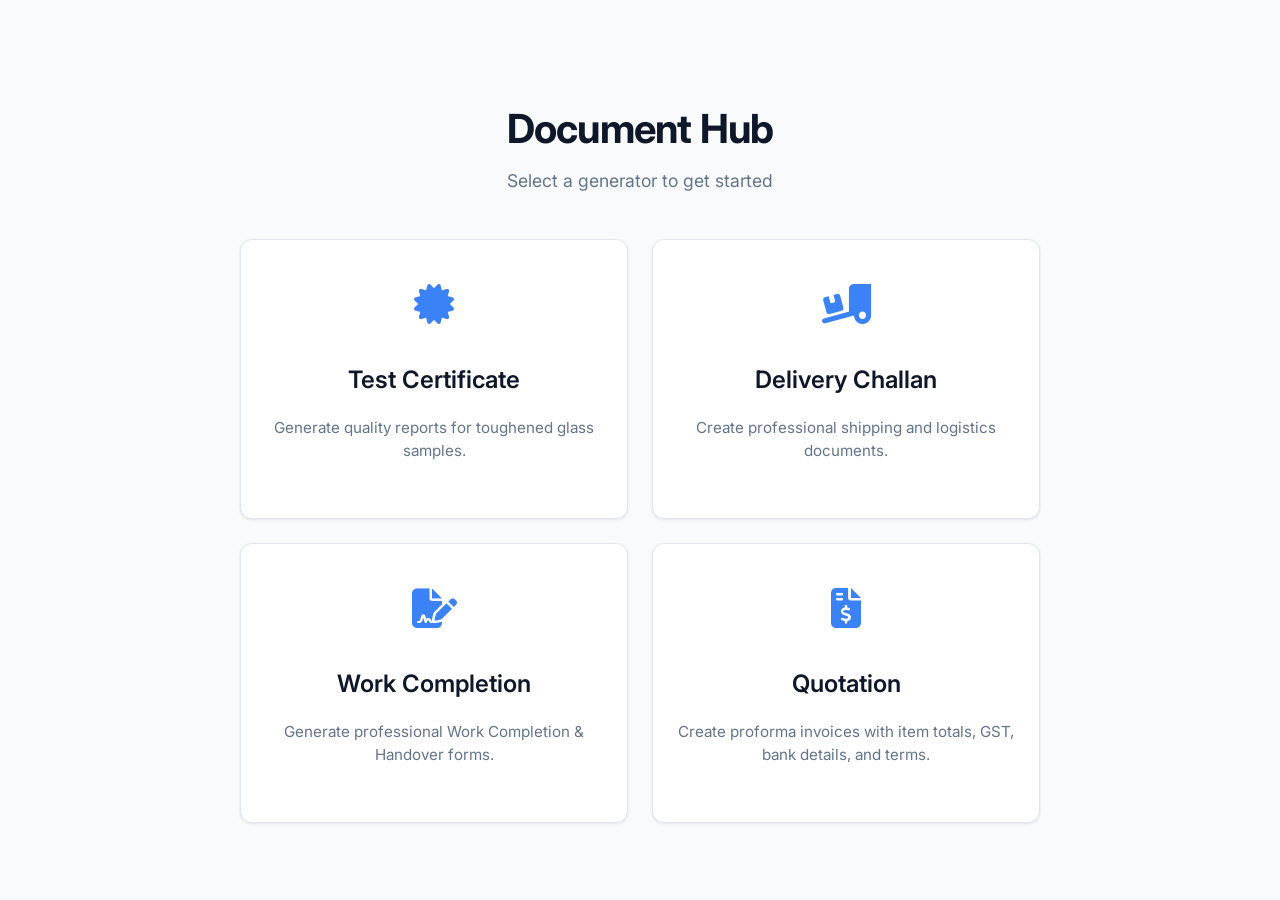
==== commit 8c6c9422: "Quotation add" ====
--- a/index.html
+++ b/index.html
@@ -1,4 +1,4 @@
-<!DOCTYPE html>
+﻿<!DOCTYPE html>
 <html lang="en">
 <head>
     <meta charset="UTF-8">
@@ -13,7 +13,6 @@
             --bg: #f8fafc;
             --border: #e2e8f0;
         }
-
         body {
             margin: 0;
             padding: 0;
@@ -25,30 +24,25 @@
             justify-content: center;
             min-height: 100vh;
         }
-
         .container {
             width: 100%;
             max-width: 800px;
             padding: 2rem;
             text-align: center;
         }
-
         header {
             margin-bottom: 3rem;
         }
-
         h1 {
             font-size: 2.5rem;
             font-weight: 700;
             margin-bottom: 0.5rem;
             letter-spacing: -0.02em;
         }
-
         p {
             color: var(--secondary);
             font-size: 1.1rem;
         }
-
         .menu-grid {
             display: grid;
             grid-template-columns: repeat(auto-fit, minmax(300px, 1fr));
@@ -118,7 +112,14 @@
                 <h2>Work Completion</h2>
                 <p>Generate professional Work Completion &amp; Handover forms.</p>
             </a>
+
+            <a href="quotation.html" class="menu-item">
+                <div class="icon"><i class="fa-solid fa-file-invoice-dollar"></i></div>
+                <h2>Quotation</h2>
+                <p>Create proforma invoices with item totals, GST, bank details, and terms.</p>
+            </a>
         </div>
     </div>
 </body>
 </html>
+
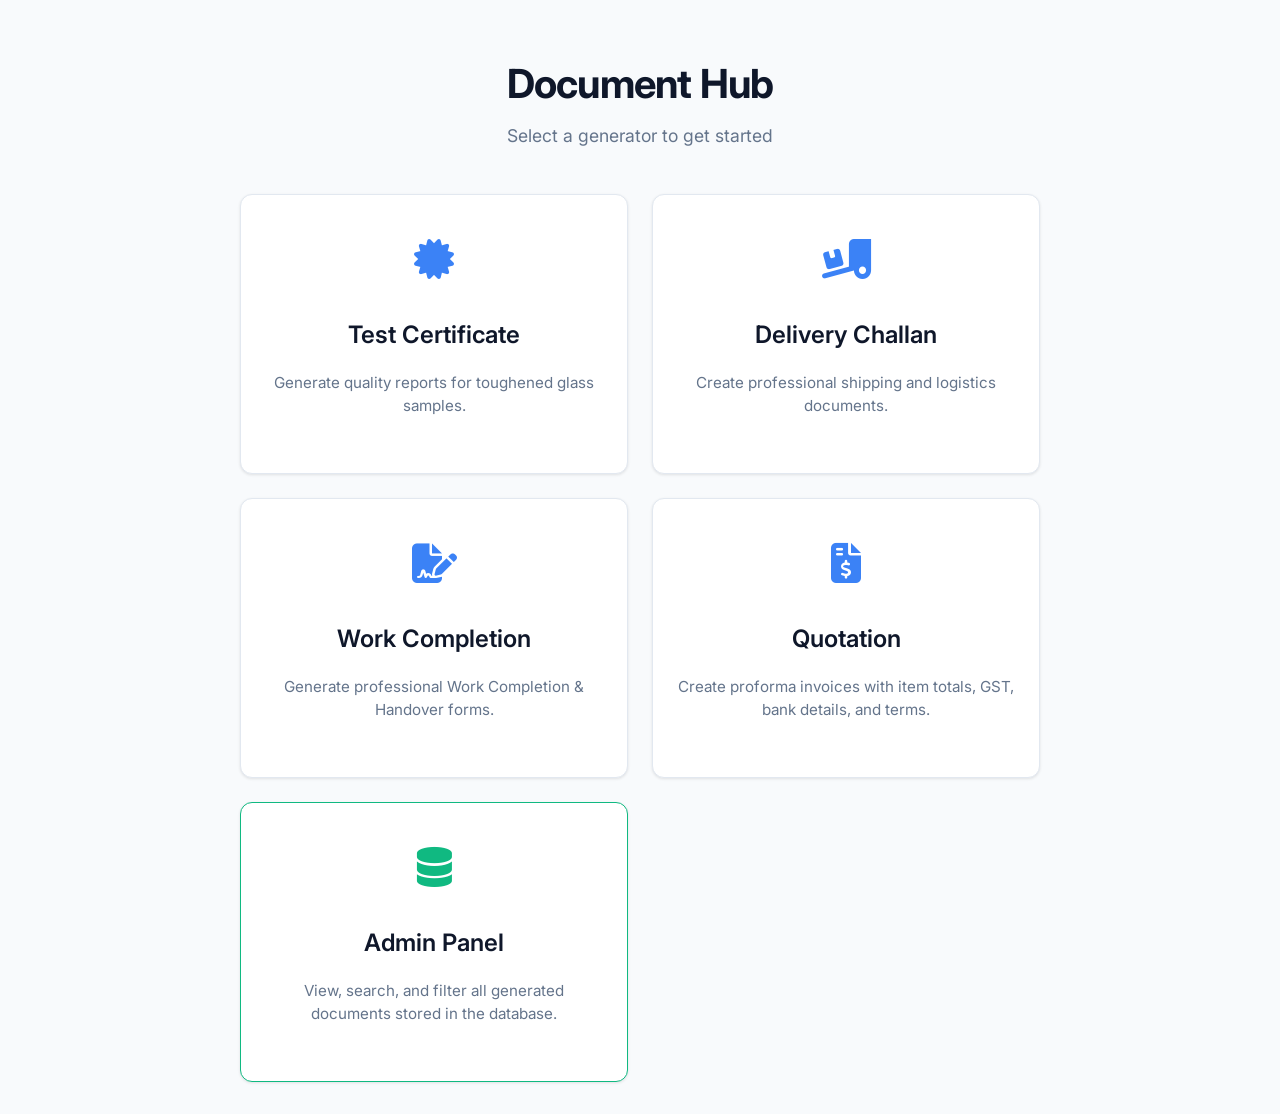
==== commit 9ade4650: "Quotation add3" ====
--- a/index.html
+++ b/index.html
@@ -1,4 +1,4 @@
-﻿<!DOCTYPE html>
+<!DOCTYPE html>
 <html lang="en">
 <head>
     <meta charset="UTF-8">
@@ -118,6 +118,13 @@
                 <h2>Quotation</h2>
                 <p>Create proforma invoices with item totals, GST, bank details, and terms.</p>
             </a>
+
+            <a href="admin.html" class="menu-item" style="border-color: #10b981;">
+                <div class="icon" style="color: #10b981;"><i class="fa-solid fa-database"></i></div>
+                <h2>Admin Panel</h2>
+                <p>View, search, and filter all generated documents stored in the database.</p>
+            </a>
+
         </div>
     </div>
 </body>
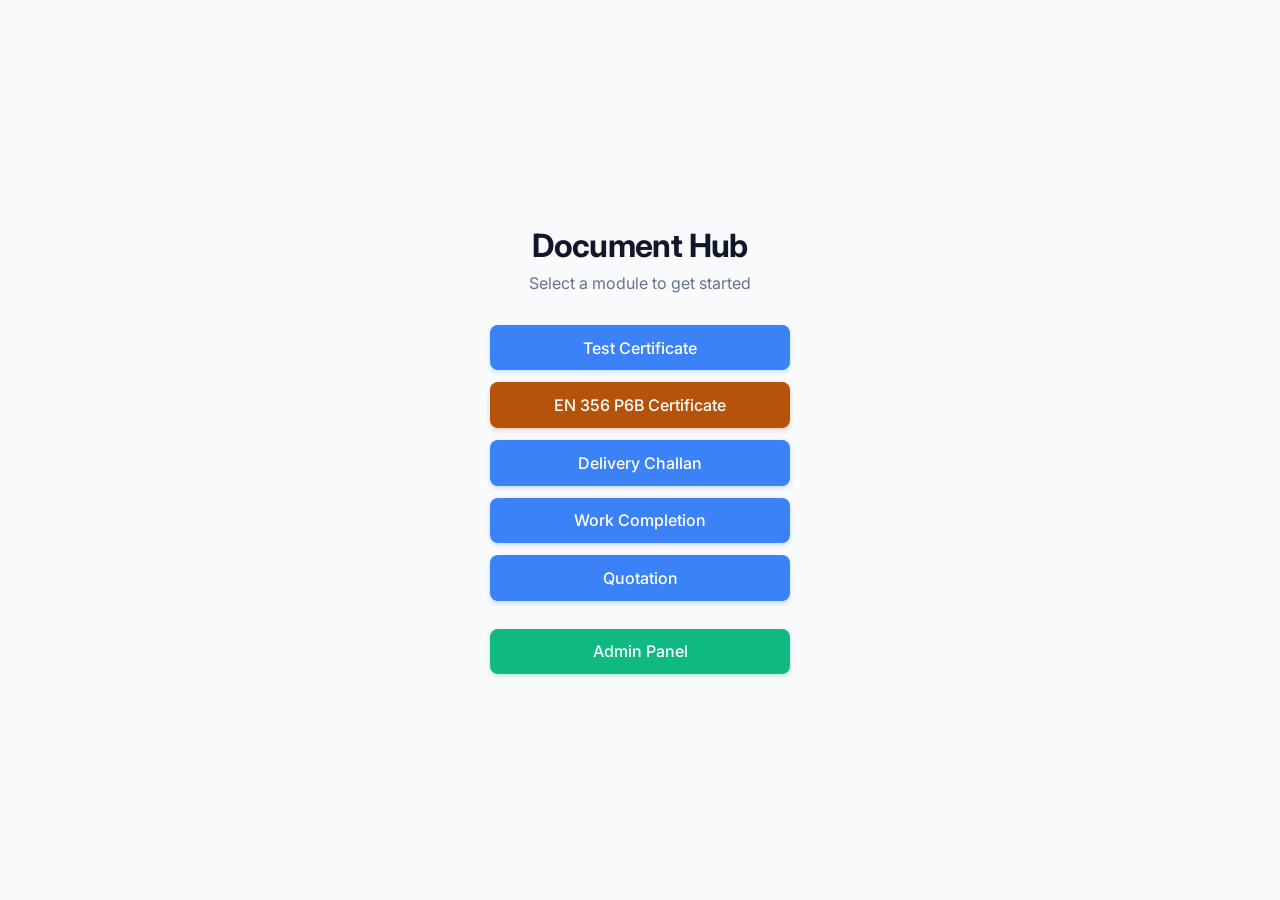
==== commit 3fb12d73: "new certificate added" ====
--- a/index.html
+++ b/index.html
@@ -5,128 +5,84 @@
     <meta name="viewport" content="width=device-width, initial-scale=1.0">
     <title>Glassentials | Document Systems</title>
     <link href="https://fonts.googleapis.com/css2?family=Inter:wght@400;500;600;700&display=swap" rel="stylesheet">
-    <link rel="stylesheet" href="https://cdnjs.cloudflare.com/ajax/libs/font-awesome/6.4.0/css/all.min.css">
     <style>
-        :root {
-            --primary: #0f172a;
-            --secondary: #64748b;
-            --bg: #f8fafc;
-            --border: #e2e8f0;
-        }
         body {
             margin: 0;
             padding: 0;
             font-family: 'Inter', sans-serif;
-            background-color: var(--bg);
-            color: var(--primary);
+            background-color: #f8fafc;
+            color: #0f172a;
             display: flex;
             align-items: center;
             justify-content: center;
-            min-height: 100vh;
+            height: 100vh;
+            overflow: hidden;
         }
         .container {
-            width: 100%;
-            max-width: 800px;
+            text-align: center;
             padding: 2rem;
-            text-align: center;
+            max-width: 600px;
         }
-        header {
-            margin-bottom: 3rem;
-        }
-        h1 {
-            font-size: 2.5rem;
+        .logo {
+            font-size: 2rem;
             font-weight: 700;
             margin-bottom: 0.5rem;
+            color: #0f172a;
             letter-spacing: -0.02em;
         }
-        p {
-            color: var(--secondary);
-            font-size: 1.1rem;
+        .subtitle {
+            color: #64748b;
+            font-size: 1rem;
+            margin-bottom: 2rem;
         }
-        .menu-grid {
-            display: grid;
-            grid-template-columns: repeat(auto-fit, minmax(300px, 1fr));
-            gap: 1.5rem;
-        }
-
-        .menu-item {
-            background: white;
-            border: 1px solid var(--border);
-            border-radius: 12px;
-            padding: 2.5rem 1.5rem;
-            text-decoration: none;
-            color: inherit;
-            transition: all 0.2s ease;
+        .button-grid {
             display: flex;
             flex-direction: column;
+            gap: 0.75rem;
             align-items: center;
-            box-shadow: 0 1px 3px rgba(0,0,0,0.1);
         }
-
-        .menu-item:hover {
-            border-color: #3b82f6;
-            transform: translateY(-4px);
-            box-shadow: 0 10px 15px -3px rgba(0,0,0,0.1);
+        .btn {
+            background-color: #3b82f6;
+            color: #ffffff;
+            text-decoration: none;
+            padding: 0.8rem 2rem;
+            border-radius: 8px;
+            font-size: 1rem;
+            font-weight: 500;
+            width: 100%;
+            max-width: 250px;
+            transition: all 0.2s ease;
+            box-shadow: 0 2px 4px rgba(59,130,246,0.25);
         }
-
-        .icon {
-            font-size: 2.5rem;
-            color: #3b82f6;
-            margin-bottom: 1rem;
+        .btn:hover {
+            background-color: #2563eb;
+            transform: translateY(-2px);
+            box-shadow: 0 6px 12px rgba(59,130,246,0.3);
         }
-
-        .menu-item h2 {
-            font-size: 1.5rem;
-            margin-bottom: 0.5rem;
-            font-weight: 600;
+        .btn.admin {
+            background-color: #10b981;
+            box-shadow: 0 2px 4px rgba(16,185,129,0.25);
+            margin-top: 1rem;
         }
-
-        .menu-item p {
-            font-size: 0.95rem;
-            line-height: 1.5;
+        .btn.admin:hover {
+            background-color: #059669;
+            box-shadow: 0 6px 12px rgba(16,185,129,0.3);
         }
     </style>
 </head>
 <body>
     <div class="container">
-        <header>
-            <h1>Document Hub</h1>
-            <p>Select a generator to get started</p>
-        </header>
-
-        <div class="menu-grid">
-            <a href="certificate.html" class="menu-item">
-                <div class="icon"><i class="fa-solid fa-certificate"></i></div>
-                <h2>Test Certificate</h2>
-                <p>Generate quality reports for toughened glass samples.</p>
-            </a>
-
-            <a href="challan.html" class="menu-item">
-                <div class="icon"><i class="fa-solid fa-truck-ramp-box"></i></div>
-                <h2>Delivery Challan</h2>
-                <p>Create professional shipping and logistics documents.</p>
-            </a>
-
-            <a href="completion.html" class="menu-item">
-                <div class="icon"><i class="fa-solid fa-file-signature"></i></div>
-                <h2>Work Completion</h2>
-                <p>Generate professional Work Completion &amp; Handover forms.</p>
-            </a>
-
-            <a href="quotation.html" class="menu-item">
-                <div class="icon"><i class="fa-solid fa-file-invoice-dollar"></i></div>
-                <h2>Quotation</h2>
-                <p>Create proforma invoices with item totals, GST, bank details, and terms.</p>
-            </a>
-
-            <a href="admin.html" class="menu-item" style="border-color: #10b981;">
-                <div class="icon" style="color: #10b981;"><i class="fa-solid fa-database"></i></div>
-                <h2>Admin Panel</h2>
-                <p>View, search, and filter all generated documents stored in the database.</p>
-            </a>
-
+        <div class="logo">Document Hub</div>
+        <div class="subtitle">Select a module to get started</div>
+        
+        <div class="button-grid">
+            <a href="certificate.html" class="btn">Test Certificate</a>
+            <a href="en356.html" class="btn" style="background-color:#b45309; box-shadow:0 2px 4px rgba(180,83,9,0.25);">EN 356 P6B Certificate</a>
+            <a href="challan.html" class="btn">Delivery Challan</a>
+            <a href="completion.html" class="btn">Work Completion</a>
+            <a href="quotation.html" class="btn">Quotation</a>
+            <a href="admin.html" class="btn admin">Admin Panel</a>
         </div>
     </div>
 </body>
 </html>
-
